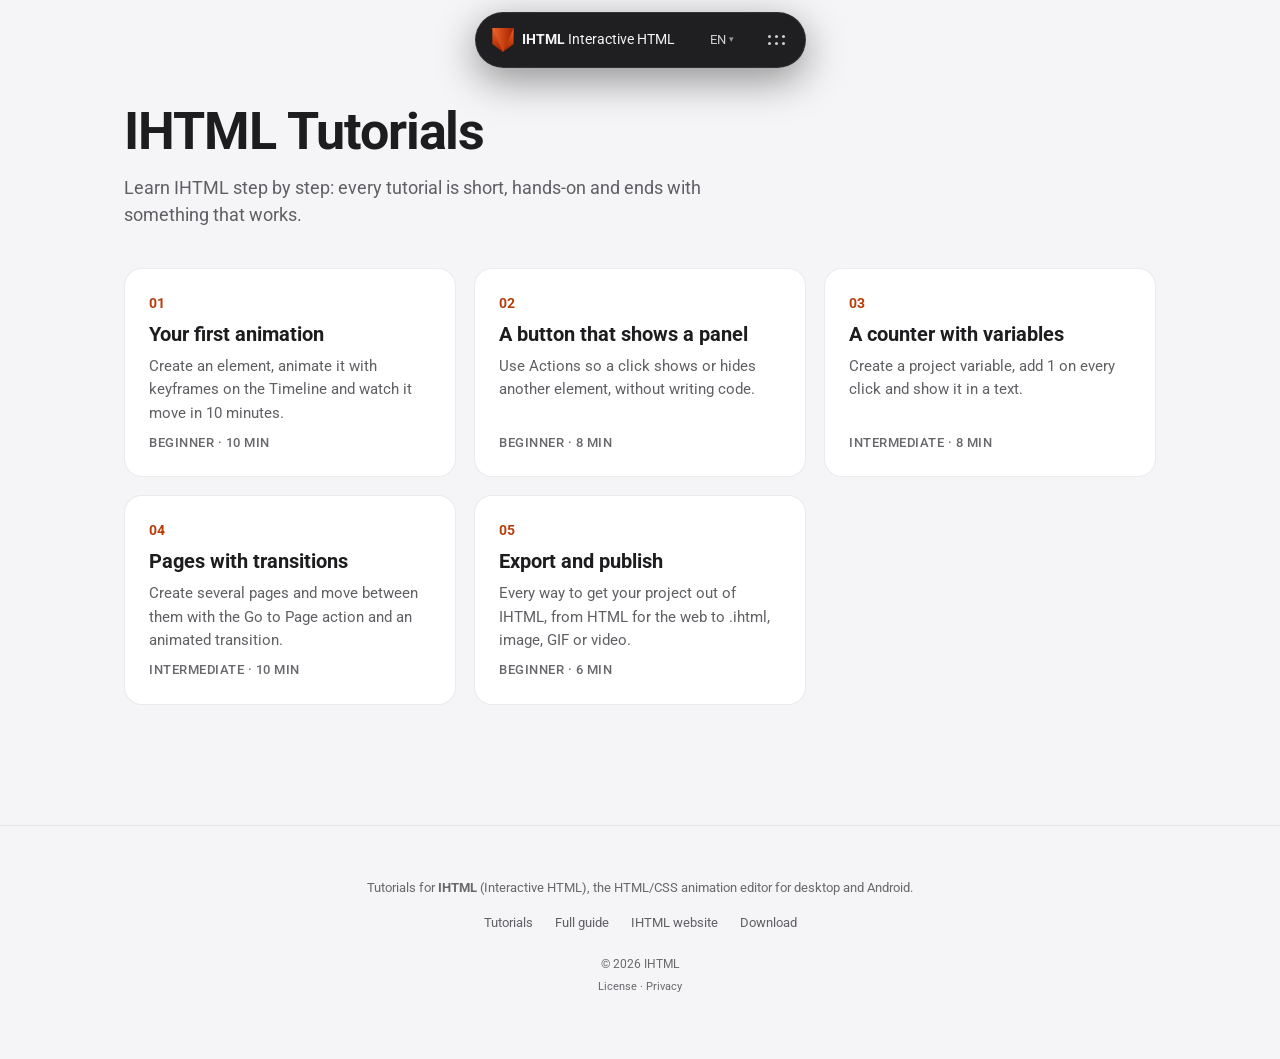
==== en/index.html @ 7f248a96 "Web de tutoriales de IHTML (es + en): 5 tutoriales iniciales Co-Authored-By: Claude Opus 5.5 <norepl" ====
<!doctype html>
<html lang="en">
  <head>
    <meta charset="UTF-8" />
    <meta name="viewport" content="width=device-width, initial-scale=1.0" />
    <title>IHTML Tutorials — learn to animate HTML without code</title>
    <meta name="description" content="Step-by-step IHTML (Interactive HTML) tutorials: keyframe animation, interactive buttons, variables, pages and exporting to HTML." />
    <meta name="robots" content="index, follow" />
    <link rel="canonical" href="https://ihtml.es/en/" />
    <link rel="alternate" hreflang="es" href="https://ihtml.es/" />
    <link rel="alternate" hreflang="en" href="https://ihtml.es/en/" />
    <link rel="alternate" hreflang="x-default" href="https://ihtml.es/" />
    <link rel="icon" type="image/svg+xml" href="../assets/favicon.svg" />
    <meta property="og:type" content="website" />
    <meta property="og:site_name" content="IHTML Tutorials" />
    <meta property="og:locale" content="en_US" />
    <meta property="og:title" content="IHTML Tutorials — learn to animate HTML without code" />
    <meta property="og:description" content="Step-by-step IHTML (Interactive HTML) tutorials: keyframe animation, interactive buttons, variables, pages and exporting to HTML." />
    <meta property="og:url" content="https://ihtml.es/en/" />
    <meta property="og:image" content="https://ihtml.eu/assets/og-image.png" />
    <meta name="twitter:card" content="summary_large_image" />
    <link rel="preconnect" href="https://fonts.googleapis.com" />
    <link rel="preconnect" href="https://fonts.gstatic.com" crossorigin />
    <link href="https://fonts.googleapis.com/css2?family=Roboto:wght@400;500;700&display=swap" rel="stylesheet" />
    <link rel="stylesheet" href="../assets/estilos.css" />
    <link rel="stylesheet" href="../assets/tutorial.css" />
    <script type="application/ld+json">
{
  "@context": "https://schema.org",
  "@type": "CollectionPage",
  "name": "IHTML Tutorials",
  "description": "Step-by-step IHTML (Interactive HTML) tutorials: keyframe animation, interactive buttons, variables, pages and exporting to HTML.",
  "inLanguage": "en",
  "url": "https://ihtml.es/en/",
  "hasPart": [
    {
      "@type": "HowTo",
      "name": "Your first animation",
      "url": "https://ihtml.es/en/first-animation.html"
    },
    {
      "@type": "HowTo",
      "name": "A button that shows a panel",
      "url": "https://ihtml.es/en/interactive-button.html"
    },
    {
      "@type": "HowTo",
      "name": "A counter with variables",
      "url": "https://ihtml.es/en/counter.html"
    },
    {
      "@type": "HowTo",
      "name": "Pages with transitions",
      "url": "https://ihtml.es/en/pages-transitions.html"
    },
    {
      "@type": "HowTo",
      "name": "Export and publish",
      "url": "https://ihtml.es/en/export-publish.html"
    }
  ]
}
    </script>
  </head>
  <body>
    <a class="skip-link" href="#contenido">Skip to content</a>
    <header class="island">
      <button class="island-dot" aria-label="Menu" aria-expanded="false"></button>
      <a class="brand" href="index.html">
        <svg viewBox="0 0 555 625" aria-hidden="true" focusable="false">
          <defs>
            <linearGradient id="logoGrad" x1="277" y1="0" x2="277" y2="625" gradientUnits="userSpaceOnUse">
              <stop stop-color="#f16529" />
              <stop offset="1" stop-color="#a12100" />
            </linearGradient>
            <linearGradient id="logoGradH" x1="0" y1="312" x2="555" y2="312" gradientUnits="userSpaceOnUse">
              <stop stop-color="#f16529" />
              <stop offset="1" stop-color="#a12100" />
            </linearGradient>
          </defs>
          <path fill="url(#logoGrad)" d="M0 0H554.15V416.48L277.07 624.08 0 416.48Z" />
          <path fill="url(#logoGradH)" d="M554.15 0 277.07 624.08 0 0Z" />
        </svg>
        <span class="logo-text"><b>IHTML</b>&nbsp;Interactive HTML</span>
      </a>
      <div class="island-menu-wrap">
        <nav class="island-menu">
          <a href="index.html" class="is-activo">Tutorials</a>
          <a href="https://ihtml.eu/guide.html">Full guide</a>
          <a href="https://ihtml.eu/">IHTML website</a>
          <a class="is-cta" href="https://ihtml.eu/downloads.html">Download</a>
        </nav>
      </div>
      <div class="lang-switch">
        <button class="lang-switch-btn" type="button" aria-label="Language: English" aria-haspopup="true" aria-expanded="false">
          EN<span class="lang-switch-caret" aria-hidden="true">▾</span>
        </button>
        <div class="lang-switch-menu">
          <a href="../index.html" lang="es">Español</a>
          <a href="#" class="is-activo" lang="en">English</a>
        </div>
      </div>
    </header>

    <div class="wrap">
      <main id="contenido" class="tutoriales">
        <h1>IHTML Tutorials</h1>
        <p class="intro">Learn IHTML step by step: every tutorial is short, hands-on and ends with something that works.</p>
        <div class="tuto-grid">
        <a class="tuto-card" href="first-animation.html">
          <span class="tuto-num">01</span>
          <h2>Your first animation</h2>
          <p>Create an element, animate it with keyframes on the Timeline and watch it move in 10 minutes.</p>
          <span class="tuto-meta">Beginner · 10 min</span>
        </a>
        <a class="tuto-card" href="interactive-button.html">
          <span class="tuto-num">02</span>
          <h2>A button that shows a panel</h2>
          <p>Use Actions so a click shows or hides another element, without writing code.</p>
          <span class="tuto-meta">Beginner · 8 min</span>
        </a>
        <a class="tuto-card" href="counter.html">
          <span class="tuto-num">03</span>
          <h2>A counter with variables</h2>
          <p>Create a project variable, add 1 on every click and show it in a text.</p>
          <span class="tuto-meta">Intermediate · 8 min</span>
        </a>
        <a class="tuto-card" href="pages-transitions.html">
          <span class="tuto-num">04</span>
          <h2>Pages with transitions</h2>
          <p>Create several pages and move between them with the Go to Page action and an animated transition.</p>
          <span class="tuto-meta">Intermediate · 10 min</span>
        </a>
        <a class="tuto-card" href="export-publish.html">
          <span class="tuto-num">05</span>
          <h2>Export and publish</h2>
          <p>Every way to get your project out of IHTML, from HTML for the web to .ihtml, image, GIF or video.</p>
          <span class="tuto-meta">Beginner · 6 min</span>
        </a>
        </div>
      </main>
    </div>

    <footer>
      <p>Tutorials for <b>IHTML</b> (Interactive HTML), the HTML/CSS animation editor for desktop and Android.</p>
      <div class="docs">
        <a href="index.html">Tutorials</a>
        <a href="https://ihtml.eu/guide.html">Full guide</a>
        <a href="https://ihtml.eu/">IHTML website</a>
        <a href="https://ihtml.eu/downloads.html">Download</a>
      </div>
      <p class="footer-credit">© 2026 IHTML</p>
      <p class="legal-links"><a href="https://ihtml.eu/license.html">License</a> · <a href="https://ihtml.eu/privacy.html">Privacy</a></p>
    </footer>

    <script>
      const isla = document.querySelector('.island');
      const islaBot = document.querySelector('.island-dot');
      if (isla && islaBot) {
        islaBot.addEventListener('click', () => {
          const abierto = isla.classList.toggle('is-abierto');
          islaBot.setAttribute('aria-expanded', abierto);
        });
        document.addEventListener('click', (e) => {
          if (isla.contains(e.target)) return;
          isla.classList.remove('is-abierto');
          islaBot.setAttribute('aria-expanded', 'false');
        });
      }
      document.querySelectorAll('.lang-switch').forEach((ls) => {
        const btn = ls.querySelector('.lang-switch-btn');
        btn.addEventListener('click', (e) => {
          e.stopPropagation();
          const open = ls.classList.toggle('is-abierto');
          btn.setAttribute('aria-expanded', open);
        });
      });
      document.addEventListener('click', (e) => {
        document.querySelectorAll('.lang-switch.is-abierto').forEach((ls) => {
          if (ls.contains(e.target)) return;
          ls.classList.remove('is-abierto');
          ls.querySelector('.lang-switch-btn').setAttribute('aria-expanded', 'false');
        });
      });
    </script>
  </body>
</html>
---- assets/estilos.css ----
/* ============================================================
   IHTML — sitio web · estética Apple (claro, aire, tipografía)
   ============================================================ */

:root {
  --bg: #f5f5f7;
  --bg-alt: #ffffff;
  --ink: #1d1d1f;
  --ink-2: #5f5f64;
  --ink-3: #68686d;
  --line: rgba(0, 0, 0, 0.08);
  --line-strong: rgba(0, 0, 0, 0.14);
  --accent: #f97316;
  /* Naranja para TEXTO sobre fondo claro (WCAG AA 4.5:1); --accent queda para fondos/bordes/logo. */
  --accent-text: #b93d0a;
  --accent-2: #fbbf24;
  --grad: linear-gradient(120deg, #f97316, #fbbf24);
  --dark: #000000;
  --dark-card: #161617;
  --font: Roboto, -apple-system, BlinkMacSystemFont, 'Segoe UI', Arial, sans-serif;
  --mono: ui-monospace, 'SF Mono', 'Cascadia Mono', Consolas, Menlo, monospace;
  --radius: 18px;
}

* {
  box-sizing: border-box;
}

html {
  scroll-behavior: smooth;
}

body {
  margin: 0;
  background: var(--bg);
  color: var(--ink);
  font-family: var(--font);
  font-size: 17px;
  line-height: 1.5;
  -webkit-font-smoothing: antialiased;
  text-rendering: optimizeLegibility;
}

::selection {
  background: rgba(249, 115, 22, 0.22);
}

a {
  color: inherit;
}

.container {
  max-width: 1080px;
  margin: 0 auto;
  padding: 0 24px;
}

/* ---------- Navegación: Dynamic Island (estilo Apple) ---------- */

.island {
  position: fixed;
  top: 12px;
  /* Centrada con left/right + margin auto (NO left:50% + translateX): con
     left:50% el navegador le da solo media pantalla de ancho disponible y
     el menu abierto se cortaba ("Pre...", sin "Suscribirme") aun en 1280px. */
  left: 12px;
  right: 12px;
  margin-inline: auto;
  width: fit-content;
  z-index: 100;
  display: flex;
  align-items: center;
  gap: 12px;
  max-width: calc(100vw - 24px);
  padding: 10px 16px;
  border-radius: 999px;
  background: rgba(20, 20, 23, 0.95);
  -webkit-backdrop-filter: blur(26px) saturate(180%);
  backdrop-filter: blur(26px) saturate(180%);
  border: 1px solid rgba(255, 255, 255, 0.09);
  box-shadow: 0 12px 40px rgba(0, 0, 0, 0.42);
  color: #f5f5f7;
}

/* Botón que abre/cierra el menú en touch (sin :hover) — antes era un
   punto naranja pulsante, después 2 líneas. Ahora: grilla de 6 puntos
   (icono "más opciones"), a la derecha del todo (order al final del
   flex del .island) y con más espacio de respiro alrededor. La caja
   entera es el área de clic real — los puntos son solo el dibujo. */
.island-dot {
  order: 10;
  position: relative;
  flex: none;
  width: 26px;
  height: 20px;
  margin-left: 6px;
  padding: 0;
  border: none;
  background: transparent;
  cursor: pointer;
}

.island-dot::before {
  content: '';
  position: absolute;
  top: 5px;
  left: 5px;
  width: 3px;
  height: 3px;
  border-radius: 50%;
  background: rgba(245, 245, 247, 0.82);
  box-shadow:
    7px 0 0 rgba(245, 245, 247, 0.82),
    14px 0 0 rgba(245, 245, 247, 0.82),
    0 7px 0 rgba(245, 245, 247, 0.82),
    7px 7px 0 rgba(245, 245, 247, 0.82),
    14px 7px 0 rgba(245, 245, 247, 0.82);
}

.island .brand {
  display: flex;
  align-items: center;
  gap: 8px;
  text-decoration: none;
  color: #f5f5f7;
}

.island .brand svg {
  width: 22px;
  height: 24px;
  display: block;
}

.island .logo-text {
  font-size: 14px;
  color: #f5f5f7;
  /* "IHTML Interactive HTML" siempre en UNA linea (antes "HTML" caia abajo). */
  white-space: nowrap;
}

.island .brand {
  flex: none;
}

.island-menu-wrap {
  display: grid;
  grid-template-columns: 0fr;
  opacity: 0;
  pointer-events: none;
  transition:
    grid-template-columns 0.55s cubic-bezier(0.32, 0.72, 0, 1),
    opacity 0.3s ease;
}

.island.is-abierto .island-menu-wrap {
  grid-template-columns: 1fr;
  opacity: 1;
  pointer-events: auto;
}

.island-menu {
  overflow: hidden;
  white-space: nowrap;
  display: flex;
  align-items: center;
  gap: 2px;
}

.island-menu a {
  font-size: 13px;
  color: rgba(245, 245, 247, 0.82);
  text-decoration: none;
  padding: 7px 11px;
  border-radius: 999px;
  opacity: 0;
  transform: translateX(-10px);
  transition:
    opacity 0.35s ease,
    transform 0.5s cubic-bezier(0.32, 0.72, 0, 1),
    color 0.2s ease,
    background 0.2s ease;
}

.island.is-abierto .island-menu a {
  opacity: 1;
  transform: none;
}

.island.is-abierto .island-menu a:nth-child(1) {
  transition-delay: 0.04s;
}
.island.is-abierto .island-menu a:nth-child(2) {
  transition-delay: 0.09s;
}
.island.is-abierto .island-menu a:nth-child(3) {
  transition-delay: 0.14s;
}
.island.is-abierto .island-menu a:nth-child(4) {
  transition-delay: 0.19s;
}
.island.is-abierto .island-menu a:nth-child(5) {
  transition-delay: 0.24s;
}
.island.is-abierto .island-menu a:nth-child(6) {
  transition-delay: 0.29s;
}
.island.is-abierto .island-menu a:nth-child(7) {
  transition-delay: 0.34s;
}

.island-menu a:hover {
  color: #fff;
  background: rgba(255, 255, 255, 0.1);
}

.island-menu a.is-activo {
  color: #fbbf24;
}

.island-menu a.is-cta {
  background: var(--accent);
  color: #fff;
  font-weight: 500;
}

.island-menu a.is-cta:hover {
  background: #fb923c;
}

@media (hover: hover) {
  .island:hover .island-menu-wrap {
    grid-template-columns: 1fr;
    opacity: 1;
    pointer-events: auto;
    visibility: visible;
  }
  .island:hover .island-menu a {
    opacity: 1;
    transform: none;
  }
}

/* ---------- Hero ---------- */

.hero {
  padding: 160px 24px 0;
  text-align: center;
}

.hero h1 {
  font-size: clamp(44px, 7vw, 82px);
  font-weight: 700;
  letter-spacing: -0.035em;
  line-height: 1.03;
  margin: 20px auto 18px;
  max-width: 950px;
}

.grad {
  /* Degradado del titulo: >= 3:1 sobre el fondo claro en todo el recorrido
     (WCAG 1.4.3, texto grande). El de --grad (naranja->amarillo) bajaba a 1.5:1. */
  background: linear-gradient(120deg, #ea580c, #c2410c);
  -webkit-background-clip: text;
  background-clip: text;
  color: transparent;
}

.hero .tagline {
  font-size: clamp(17px, 2vw, 21px);
  line-height: 1.55;
  color: var(--ink-2);
  max-width: 660px;
  margin: 0 auto;
}

.ctas {
  display: flex;
  flex-wrap: wrap;
  gap: 12px;
  justify-content: center;
  margin-top: 30px;
}

/* ---------- Botones (píldoras estilo Apple) ---------- */

.btn {
  display: inline-flex;
  align-items: center;
  gap: 6px;
  border-radius: 980px;
  padding: 12px 24px;
  font-size: 15px;
  font-weight: 500;
  text-decoration: none;
  transition:
    transform 0.2s ease,
    background 0.2s ease,
    box-shadow 0.2s ease,
    opacity 0.2s ease;
}

.btn.primario {
  background: var(--ink);
  color: #fff;
}

.btn.primario:hover {
  background: #000;
  transform: scale(1.03);
}

.btn:not(.primario) {
  background: #fff;
  color: var(--ink);
  border: 1px solid var(--line-strong);
}

.btn:not(.primario):hover {
  background: #fafafa;
  transform: scale(1.03);
}

/* ---------- Ventana con captura de pantalla ---------- */

.mock {
  max-width: 1040px;
  margin: 60px auto 0;
  border-radius: 20px;
  border: 1px solid var(--line-strong);
  background: #fff;
  box-shadow: 0 40px 100px rgba(0, 0, 0, 0.16);
  overflow: hidden;
  text-align: left;
}

.mock > img {
  display: block;
  width: 100%;
  height: auto;
}

.mock-bar {
  display: flex;
  align-items: center;
  gap: 8px;
  padding: 11px 16px;
  border-bottom: 1px solid var(--line);
  background: #fafafa;
}

.dot {
  width: 11px;
  height: 11px;
  border-radius: 50%;
}
.dot.r {
  background: #ff5f57;
}
.dot.y {
  background: #febc2e;
}
.dot.g {
  background: #28c840;
}

.mock-url {
  margin-left: 10px;
  font-size: 12.5px;
  color: var(--ink-3);
  background: #f0f0f2;
  border: 1px solid var(--line);
  border-radius: 7px;
  padding: 3px 12px;
  font-family: var(--mono);
}

/* ---------- Galería de capturas ---------- */

.galeria {
  display: grid;
  gap: 22px;
  max-width: 1000px;
  margin: 44px auto 0;
}

.galeria.dos {
  grid-template-columns: 1fr 1fr;
}

.shot {
  margin: 0;
  border: 1px solid var(--line);
  border-radius: var(--radius);
  overflow: hidden;
  background: #fff;
  text-align: left;
}

.shot img {
  display: block;
  width: 100%;
  height: auto;
  border-bottom: 1px solid var(--line);
}

.shot figcaption {
  padding: 14px 18px 16px;
  font-size: 14px;
  line-height: 1.55;
  color: var(--ink-2);
}

.shot figcaption b {
  color: var(--ink);
  font-weight: 600;
}

.shot.ancha {
  grid-column: 1 / -1;
}

.dark .shot {
  background: var(--dark-card);
  border-color: rgba(255, 255, 255, 0.1);
}
.dark .shot img {
  border-bottom-color: rgba(255, 255, 255, 0.1);
}
.dark .shot figcaption {
  color: #a1a1a6;
}
.dark .shot figcaption b {
  color: #f5f5f7;
}

@media (max-width: 760px) {
  .galeria.dos {
    grid-template-columns: 1fr;
  }
}

/* ---------- Secciones ---------- */

section {
  padding: 110px 24px;
}
section#empezar,
section#guia {
  background: #fff;
}

.kicker {
  font-size: 14px;
  font-weight: 600;
  letter-spacing: 0.1em;
  text-transform: uppercase;
  color: var(--accent-text);
  margin: 0;
}

section h2,
.h-seccion {
  font-size: clamp(30px, 4.5vw, 46px);
  font-weight: 700;
  letter-spacing: -0.025em;
  line-height: 1.08;
  margin: 10px 0 0;
}

.sub {
  font-size: 19px;
  color: var(--ink-2);
  margin: 14px auto 44px;
  max-width: 620px;
}

.centrado {
  text-align: center;
}
.centrado .sub {
  margin-left: auto;
  margin-right: auto;
}

/* ---------- Grid de tarjetas ---------- */

.grid {
  display: grid;
  grid-template-columns: repeat(3, 1fr);
  gap: 16px;
}

.card {
  background: #fff;
  border: 1px solid var(--line);
  border-radius: var(--radius);
  padding: 30px 28px;
  transition:
    transform 0.35s cubic-bezier(0.2, 0.8, 0.2, 1),
    box-shadow 0.35s ease;
}

.card:hover {
  transform: translateY(-4px);
  box-shadow: 0 20px 45px rgba(0, 0, 0, 0.09);
}

.icono {
  flex: none;
  width: 44px;
  height: 44px;
  border-radius: 13px;
  background: var(--grad);
  color: #fff;
  display: flex;
  align-items: center;
  justify-content: center;
  box-shadow: 0 8px 20px rgba(249, 115, 22, 0.3);
}

.card h3 {
  display: flex;
  align-items: center;
  gap: 14px;
  font-size: 18px;
  font-weight: 650;
  letter-spacing: -0.014em;
  margin: 0 0 8px;
}

.card p {
  font-size: 15px;
  line-height: 1.6;
  color: var(--ink-2);
  margin: 0;
}

.card code,
.card a {
  color: var(--accent-text);
}

/* ---------- Sección oscura (estilo productos Apple) ---------- */

.dark {
  background: #000;
  color: #f5f5f7;
}

.dark .kicker {
  color: var(--accent-2);
}

.dark h2 {
  color: #f5f5f7;
}

.dark .sub {
  color: #a1a1a6;
}

.dark .card code,
.dark .card a {
  color: var(--accent);
}

.dark .card {
  background: var(--dark-card);
  border-color: rgba(255, 255, 255, 0.1);
}

.dark .card:hover {
  box-shadow: 0 24px 50px rgba(0, 0, 0, 0.7);
}

.dark .card p {
  color: #a1a1a6;
}

.enlace-after {
  display: inline-flex;
  align-items: center;
  gap: 5px;
  margin-top: 16px;
  font-size: 15px;
  font-weight: 500;
  color: #f5f5f7;
  text-decoration: none;
}

.enlace-after:hover {
  text-decoration: underline;
  text-underline-offset: 4px;
}

/* Ajuste: bloques de código/tablas se alinean a la izquierda
   aunque la sección esté centrada */
section.centrado pre,
section.centrado .tabla-wrap {
  text-align: left;
  margin-left: auto;
  margin-right: auto;
}

/* ---------- Pasos numerados ---------- */

.pasos {
  counter-reset: paso;
  list-style: none;
  margin: 0;
  padding: 0;
}

.pasos li {
  counter-increment: paso;
  position: relative;
  padding: 0 0 18px 56px;
  font-size: 15.5px;
  line-height: 1.6;
  color: var(--ink-2);
}

.pasos li::before {
  content: counter(paso, decimal-leading-zero);
  position: absolute;
  left: 0;
  top: 0;
  width: 38px;
  height: 38px;
  border-radius: 50%;
  background: #fff;
  border: 1px solid var(--line-strong);
  color: var(--accent-text);
  font-weight: 650;
  font-size: 14px;
  display: flex;
  align-items: center;
  justify-content: center;
}

.pasos b {
  color: var(--ink);
}

/* ---------- Código, tablas ---------- */

pre {
  margin: 22px 0;
  padding: 18px 22px;
  background: #f5f5f7;
  border: 1px solid var(--line);
  border-radius: 14px;
  font-family: var(--mono);
  font-size: 14px;
  line-height: 1.65;
  overflow: auto;
  color: var(--ink);
}

code {
  font-family: var(--mono);
  font-size: 0.875em;
  background: rgba(0, 0, 0, 0.055);
  border-radius: 6px;
  padding: 2px 6px;
}

.cm {
  color: var(--ink-3);
}

.tabla-wrap {
  background: #fff;
  border: 1px solid var(--line);
  border-radius: 16px;
  overflow: hidden;
  margin: 22px 0;
}

.tabla-wrap table {
  width: 100%;
  border-collapse: collapse;
  font-size: 14.5px;
}

.tabla-wrap th {
  text-align: left;
  font-size: 12px;
  font-weight: 600;
  text-transform: uppercase;
  letter-spacing: 0.07em;
  color: var(--ink-3);
  padding: 12px 18px;
  background: #fafafa;
  border-bottom: 1px solid var(--line);
}

.tabla-wrap td {
  padding: 13px 18px;
  border-top: 1px solid var(--line);
  color: var(--ink-2);
  line-height: 1.55;
  vertical-align: top;
}

.tabla-wrap td code {
  color: var(--ink);
}
.tabla-wrap tr:hover td {
  background: #fafafa;
}

/* ---------- Guía de usuario (layout con TOC) ---------- */

.layout-guia {
  display: flex;
  gap: 56px;
  max-width: 1080px;
  margin: 0 auto;
  padding: 104px 24px 120px;
}

.toc {
  flex: none;
  width: 232px;
  position: sticky;
  top: 88px;
  align-self: flex-start;
  max-height: calc(100vh - 120px);
  overflow: auto;
  padding-right: 8px;
}

.toc .titulo {
  font-size: 13px;
  font-weight: 650;
  letter-spacing: 0.05em;
  text-transform: uppercase;
  color: var(--ink-3);
  margin: 0 0 12px;
}

.toc ul {
  list-style: none;
  margin: 0;
  padding: 0;
}

.toc li {
  margin: 1px 0;
}

.toc a {
  display: block;
  font-size: 13.5px;
  color: var(--ink-2);
  text-decoration: none;
  padding: 5px 10px;
  border-radius: 9px;
  line-height: 1.35;
  transition:
    color 0.15s ease,
    background 0.15s ease;
}

.toc a:hover {
  color: var(--ink);
  background: rgba(0, 0, 0, 0.045);
}

.toc li li a {
  padding-left: 24px;
  font-size: 12.5px;
  color: var(--ink-3);
}

.toc li li a:hover {
  color: var(--ink);
}

main.guia {
  flex: 1;
  min-width: 0;
}

.guia h1 {
  font-size: clamp(34px, 5vw, 52px);
  font-weight: 700;
  letter-spacing: -0.028em;
  line-height: 1.06;
  margin: 6px 0 16px;
}

.guia .intro {
  font-size: 17px;
  color: var(--ink-2);
  line-height: 1.6;
}

.guia h2 {
  font-size: clamp(26px, 3.4vw, 36px);
  font-weight: 700;
  letter-spacing: -0.022em;
  margin: 72px 0 14px;
  padding-top: 72px;
  border-top: 1px solid var(--line);
}

.guia h2:first-of-type {
  margin-top: 56px;
}

.guia h3 {
  font-size: 22px;
  font-weight: 650;
  letter-spacing: -0.015em;
  margin: 44px 0 10px;
}

.guia h4 {
  font-size: 17px;
  font-weight: 650;
  margin: 36px 0 8px;
}

.guia p {
  font-size: 15.5px;
  line-height: 1.7;
  color: #3a3a3c;
  margin: 10px 0;
}

.guia b {
  color: var(--ink);
}

.guia ul,
.guia ol {
  color: #3a3a3c;
  font-size: 15.5px;
  line-height: 1.7;
}

.guia li {
  margin: 5px 0;
}

.guia a {
  color: var(--ink);
  text-decoration: underline;
  text-decoration-color: rgba(249, 115, 22, 0.45);
  text-underline-offset: 3px;
  transition: text-decoration-color 0.15s ease;
}

.guia a:hover {
  text-decoration-color: var(--accent);
}

.guia pre {
  margin: 18px 0;
  background: #f5f5f7;
  border: 1px solid var(--line);
  border-radius: 14px;
  padding: 16px 20px;
  font-size: 13px;
}

.guia .nota {
  background: #fff7ed;
  border: 1px solid #ffedd5;
  border-radius: 14px;
  padding: 15px 20px;
  margin: 22px 0;
  font-size: 14.5px;
  line-height: 1.6;
  color: #7c2d12;
}

.guia .nota code {
  background: rgba(249, 115, 22, 0.12);
  color: #7c2d12;
}

.guia .pasos li {
  color: #3a3a3c;
  font-size: 15.5px;
}

.guia .tabla-wrap {
  margin: 18px 0;
}

.guia .tabla-wrap:first-of-type {
  margin-top: 0;
}

/* ---------- Plataformas (app local) ---------- */

.plataformas {
  display: grid;
  grid-template-columns: repeat(4, 1fr);
  gap: 16px;
  max-width: 820px;
  margin: 0 auto;
}

.plataforma {
  background: #fff;
  border: 1px solid var(--line);
  border-radius: 22px;
  padding: 26px 18px 22px;
  text-align: center;
}

.plataforma svg {
  width: 30px;
  height: 30px;
  color: var(--ink);
}

.plataforma b {
  display: block;
  font-size: 14.5px;
  margin-top: 10px;
}

.plataforma small {
  display: block;
  font-size: 12px;
  color: var(--ink-3);
  margin-top: 2px;
}

.plataforma .btn {
  margin-top: 14px;
  padding: 8px 18px;
  font-size: 13px;
}

.plataforma .dl-mirror {
  display: block;
  margin-top: 10px;
  font-size: 12px;
  color: var(--ink-3);
  text-decoration: underline;
  text-underline-offset: 2px;
}
.plataforma .dl-mirror[hidden] {
  display: none;
}
.plataforma .dl-mirror:hover {
  color: var(--accent-text);
}

.plataforma.es-tuyo {
  border-color: var(--accent);
  box-shadow: 0 12px 34px rgba(249, 115, 22, 0.16);
}

.plataforma.es-tuyo .btn {
  background: var(--ink);
  color: #fff;
  border-color: transparent;
}

.dl-nota {
  font-size: 13px;
  color: var(--ink-3);
  margin: 22px auto 0;
  max-width: 620px;
}

/* ---------- Capturas dentro de la guía ---------- */

.guia figure.captura {
  margin: 22px 0;
  border: 1px solid var(--line);
  border-radius: 14px;
  overflow: hidden;
  background: #fff;
}

.guia figure.captura img {
  display: block;
  width: 100%;
  height: auto;
}

.guia figure.captura figcaption {
  padding: 11px 16px 13px;
  font-size: 13px;
  color: var(--ink-3);
  border-top: 1px solid var(--line);
}

/* ---------- Precio ---------- */

.precios {
  display: grid;
  grid-template-columns: repeat(auto-fit, minmax(250px, 1fr));
  gap: 18px;
  max-width: 720px;
  margin: 0 auto;
  text-align: left;
}

.precio-card {
  background: #fff;
  border: 1px solid var(--line);
  border-radius: 26px;
  padding: 30px 28px;
}

.precio-card.es-destacada {
  background: #000;
  color: #f5f5f7;
  border-color: #000;
  box-shadow: 0 24px 60px rgba(0, 0, 0, 0.28);
}

.precio-nombre {
  font-size: 13px;
  font-weight: 600;
  letter-spacing: 0.06em;
  text-transform: uppercase;
  margin: 0;
}

.precio-card.es-destacada .precio-nombre {
  color: var(--accent-2);
}

.precio-valor {
  font-size: clamp(40px, 5.5vw, 56px);
  font-weight: 700;
  letter-spacing: -0.03em;
  line-height: 1.05;
  margin: 10px 0 2px;
}

.precio-valor small {
  font-size: 17px;
  font-weight: 500;
  color: var(--ink-2);
  letter-spacing: 0;
}

.precio-card.es-destacada .precio-valor small {
  color: #a1a1a6;
}

.precio-card ul {
  list-style: none;
  margin: 16px 0 20px;
  padding: 0;
}

.precio-card li {
  position: relative;
  padding: 5px 0 5px 24px;
  font-size: 14px;
  color: var(--ink-2);
}

.precio-card.es-destacada li {
  color: #d2d2d7;
}

.precio-card li::before {
  content: '\2713';
  position: absolute;
  left: 0;
  color: var(--accent-text);
  font-weight: 700;
}

.precio-card.es-destacada li::before {
  color: var(--accent-2);
}

.precio-nota {
  font-size: 12.5px;
  color: var(--ink-3);
  margin: 14px 0 0;
}

/* ---------- Footer ---------- */

footer {
  border-top: 1px solid var(--line);
  padding: 52px 24px 64px;
  text-align: center;
  font-size: 13px;
  color: var(--ink-3);
}

footer p {
  margin: 0;
}

footer .legal-links {
  margin-top: 6px;
  font-size: 11px;
  color: var(--ink-3);
}
footer .legal-links a {
  color: inherit;
  text-decoration: none;
}
footer .legal-links a:hover {
  text-decoration: underline;
}

footer .footer-credit {
  margin-top: 22px;
  font-size: 12px;
  color: var(--ink-3);
}

footer .docs {
  display: flex;
  flex-wrap: wrap;
  gap: 22px;
  justify-content: center;
  margin-top: 16px;
}

footer .docs a {
  color: var(--ink-2);
  text-decoration: none;
  transition: color 0.2s ease;
}

footer .docs a:hover {
  color: var(--ink);
  text-decoration: underline;
  text-underline-offset: 4px;
}

/* ---------- Roadmap ---------- */

.ruta {
  list-style: none;
  margin: 34px auto 0;
  padding: 0;
  max-width: 680px;
  display: grid;
  gap: 12px;
  text-align: left;
}

.ruta li {
  border: 1px solid var(--line);
  border-radius: 16px;
  padding: 16px 18px;
  background: #fff;
  display: grid;
  gap: 5px;
  transition:
    border-color 0.2s ease,
    transform 0.2s ease;
}

.ruta li:hover {
  border-color: var(--accent);
  transform: translateY(-2px);
}

.ruta b {
  font-size: 15px;
  color: var(--ink);
}

.ruta span {
  font-size: 13.5px;
  color: var(--ink-2);
  line-height: 1.55;
}

.tag-hecho {
  display: inline-block;
  margin-left: 8px;
  padding: 2px 9px;
  border-radius: 980px;
  background: var(--grad);
  color: #fff;
  font-size: 11px;
  font-weight: 600;
  letter-spacing: 0.02em;
  vertical-align: middle;
}

/* ---------- Foro (antes redes sociales) ---------- */

.social-g {
  display: flex;
  flex-wrap: wrap;
  gap: 10px;
  justify-content: center;
  margin-top: 28px;
}

.social-g .btn {
  display: inline-flex;
  align-items: center;
  gap: 8px;
}

.social-g svg {
  width: 16px;
  height: 16px;
}

footer .social {
  display: flex;
  gap: 14px;
  justify-content: center;
  margin-top: 18px;
}

footer .social a {
  display: inline-flex;
  align-items: center;
  gap: 8px;
  height: 34px;
  padding: 0 14px;
  border-radius: 999px;
  text-decoration: none;
  font-weight: 500;
  border: 1px solid var(--line);
  color: var(--ink-2);
  transition:
    color 0.2s ease,
    background 0.2s ease,
    border-color 0.2s ease;
}

footer .social a:hover {
  color: #fff;
  background: var(--ink);
  border-color: var(--ink);
}

footer .social svg {
  width: 16px;
  height: 16px;
}

/* ---------- Animación de aparición ---------- */

.reveal {
  opacity: 0;
  transform: translateY(26px);
  transition:
    opacity 0.9s cubic-bezier(0.16, 1, 0.3, 1),
    transform 0.9s cubic-bezier(0.16, 1, 0.3, 1);
}

.reveal.visible {
  opacity: 1;
  transform: none;
}

/* ---------- Responsive ---------- */

@media (max-width: 900px) {
  .grid {
    grid-template-columns: repeat(2, 1fr);
  }
  .layout-guia {
    flex-direction: column;
    gap: 32px;
  }
  .toc {
    position: static;
    width: 100%;
    max-height: none;
  }
}

@media (max-width: 640px) {
  .hero {
    padding-top: 130px;
  }
  section {
    padding: 72px 20px;
  }
  .grid {
    grid-template-columns: 1fr;
  }
  .plataformas {
    grid-template-columns: repeat(2, 1fr);
  }
  .precios {
    grid-template-columns: 1fr;
  }
  .layout-guia {
    padding-top: 32px;
  }
  .guia h2 {
    margin-top: 52px;
    padding-top: 52px;
  }
}

/* ---------- Preguntas frecuentes (FAQ / AEO) ---------- */

.faq {
  max-width: 760px;
  margin: 28px auto 0;
  text-align: left;
}

.faq details {
  background: var(--bg-alt);
  border: 1px solid var(--line);
  border-radius: 14px;
  padding: 16px 20px;
  margin-bottom: 12px;
  transition: border-color 0.2s ease;
}

.faq details[open] {
  border-color: var(--line-strong);
}

.faq summary {
  cursor: pointer;
  font-weight: 500;
  font-size: 17px;
  list-style: none;
  display: flex;
  justify-content: space-between;
  align-items: center;
  gap: 12px;
}

.faq summary::-webkit-details-marker {
  display: none;
}

.faq summary::after {
  content: '+';
  font-size: 20px;
  line-height: 1;
  color: var(--accent-text);
  transition: transform 0.2s ease;
}

.faq details[open] summary::after {
  transform: rotate(45deg);
}

.faq details p {
  margin: 12px 0 0;
  color: var(--ink-2);
}

@media (prefers-color-scheme: dark) {
  .faq details {
    background: var(--dark-card);
    border-color: rgba(255, 255, 255, 0.1);
  }
  .faq details[open] {
    border-color: rgba(255, 255, 255, 0.2);
  }
  .faq details p {
    color: #a1a1a6;
  }
}

/* ============================================================
   Más vida: hover de tarjetas con más carácter, aparición en
   cascada y precio destacado que respira.
   ============================================================ */

/* --- Tarjetas de características: hover con más carácter --- */
.card:hover {
  transform: translateY(-6px);
  box-shadow: 0 24px 50px rgba(0, 0, 0, 0.12);
}

.card .icono {
  transition:
    transform 0.45s cubic-bezier(0.34, 1.56, 0.64, 1),
    box-shadow 0.35s ease;
}

.card:hover .icono {
  transform: scale(1.12) rotate(-8deg);
  box-shadow: 0 14px 30px rgba(249, 115, 22, 0.45);
}

/* --- Aparición en cascada de las tarjetas dentro de una sección --- */
.reveal .card {
  opacity: 0;
  transform: translateY(18px);
  transition:
    opacity 0.6s ease,
    transform 0.6s cubic-bezier(0.16, 1, 0.3, 1);
}

.reveal.visible .card {
  opacity: 1;
  transform: none;
}

.reveal.visible .card:nth-child(1) {
  transition-delay: 0.04s;
}
.reveal.visible .card:nth-child(2) {
  transition-delay: 0.08s;
}
.reveal.visible .card:nth-child(3) {
  transition-delay: 0.12s;
}
.reveal.visible .card:nth-child(4) {
  transition-delay: 0.16s;
}
.reveal.visible .card:nth-child(5) {
  transition-delay: 0.2s;
}
.reveal.visible .card:nth-child(6) {
  transition-delay: 0.24s;
}
.reveal.visible .card:nth-child(7) {
  transition-delay: 0.28s;
}
.reveal.visible .card:nth-child(8) {
  transition-delay: 0.32s;
}
.reveal.visible .card:nth-child(9) {
  transition-delay: 0.36s;
}
.reveal.visible .card:nth-child(10) {
  transition-delay: 0.4s;
}
.reveal.visible .card:nth-child(11) {
  transition-delay: 0.44s;
}
.reveal.visible .card:nth-child(12) {
  transition-delay: 0.48s;
}

/* --- Precio destacado: brillo sutil que respira, sin ser molesto --- */
.precio-card.es-destacada {
  animation: precioRespira 3.4s ease-in-out infinite;
}

@keyframes precioRespira {
  0%,
  100% {
    box-shadow: 0 24px 60px rgba(0, 0, 0, 0.28);
  }
  50% {
    box-shadow:
      0 24px 60px rgba(0, 0, 0, 0.28),
      0 0 34px rgba(249, 115, 22, 0.38);
  }
}

/* Nadie que pidió menos movimiento en su sistema operativo debería
   recibir loops infinitos — se cortan a un estado fijo (la transición
   de hover/scroll sigue andando, es puntual, no un loop). */
@media (prefers-reduced-motion: reduce) {
  .precio-card.es-destacada {
    animation: none;
  }
}

/* ---------- Selector de idioma (dropdown, 8 idiomas) ---------- */
/* Siempre visible, afuera del <nav> colapsable (que tiene overflow:hidden
   para su animacion) — si quedara adentro, el dropdown se corta. Mismo
   truco que .island-dot: order alto en el flex de .island para que caiga
   justo antes del boton de menu, sin importar donde este en el DOM. */
.lang-switch {
  position: relative;
  flex: none;
  order: 9;
}

.lang-switch-btn {
  display: inline-flex;
  align-items: center;
  gap: 3px;
  background: transparent;
  border: none;
  color: rgba(245, 245, 247, 0.82);
  font: inherit;
  font-size: 13px;
  padding: 7px 11px;
  border-radius: 999px;
  cursor: pointer;
  transition:
    color 0.2s ease,
    background 0.2s ease;
}

.lang-switch-btn:hover {
  color: #fff;
  background: rgba(255, 255, 255, 0.1);
}

.lang-switch-caret {
  font-size: 9px;
  opacity: 0.7;
}

.lang-switch-menu {
  position: absolute;
  top: calc(100% + 8px);
  right: 0;
  z-index: 20;
  display: none;
  flex-direction: column;
  gap: 1px;
  min-width: 150px;
  padding: 6px;
  border-radius: 14px;
  background: rgba(20, 20, 23, 0.97);
  -webkit-backdrop-filter: blur(20px) saturate(180%);
  backdrop-filter: blur(20px) saturate(180%);
  border: 1px solid rgba(255, 255, 255, 0.09);
  box-shadow: 0 16px 36px rgba(0, 0, 0, 0.4);
}

.lang-switch.is-abierto .lang-switch-menu {
  display: flex;
}

.lang-switch-menu a {
  padding: 7px 11px;
  border-radius: 9px;
  font-size: 13px;
  color: rgba(245, 245, 247, 0.82);
  text-decoration: none;
  white-space: nowrap;
}

.lang-switch-menu a:hover {
  color: #fff;
  background: rgba(255, 255, 255, 0.1);
}

.lang-switch-menu a.is-activo {
  color: #fbbf24;
}

/* Paginas legales (licencia / privacidad): mismo estilo que la guia, mas compacto. */
.layout-legal {
  max-width: 820px;
}
.guia.legal h2 {
  font-size: clamp(20px, 2.6vw, 26px);
  margin: 40px 0 10px;
  padding-top: 28px;
}
.guia.legal h2:first-of-type {
  margin-top: 32px;
}
.guia.legal h1 + p {
  color: var(--ink-3);
  font-size: 14px;
}
.guia.legal code {
  background: #f5f5f7;
  border-radius: 6px;
  padding: 1px 6px;
  font-size: 0.92em;
}
@media (max-width: 600px) {
  .layout-legal {
    padding-top: 124px;
  }
}

.guia.legal .legal-owner {
  margin-top: 56px;
  padding-top: 16px;
  border-top: 1px solid var(--line);
  font-size: 11.5px;
  line-height: 1.6;
  color: var(--ink-3);
}
.guia.legal .legal-owner a {
  color: inherit;
}

/* ---------- Accesibilidad ---------- */
.skip-link {
  position: absolute;
  left: 16px;
  top: -60px;
  z-index: 1000;
  padding: 10px 16px;
  border-radius: 10px;
  background: var(--ink);
  color: #fff;
  font-weight: 600;
  text-decoration: none;
}
.skip-link:focus {
  top: 16px;
}
:focus-visible {
  outline: 3px solid var(--accent-text);
  outline-offset: 2px;
}
.dark :focus-visible,
.island :focus-visible,
footer .social :focus-visible {
  outline-color: #fbbf24;
}

/* Reflujo a 320 px (WCAG 1.4.10): nada obliga a scroll horizontal. */
.grid > *,
.card {
  min-width: 0;
}
.card,
.guia p,
.guia li,
.guia td,
.faq p {
  overflow-wrap: anywhere;
}
.guia pre,
.guia .tabla-wrap {
  max-width: 100%;
  overflow-x: auto;
}
@media (max-width: 380px) {
  .hero h1 {
    font-size: 38px;
  }
  .hero h1 .grad {
    display: inline-block;
  }
}
/* Menu de la isla cerrado: fuera del orden de Tab (antes se podia enfocar
   enlaces invisibles con opacity 0). Abierto (boton Menu), con el raton
   encima o con el foco dentro: visible. */
.island-menu-wrap {
  visibility: hidden;
}
.island.is-abierto .island-menu-wrap,
.island:focus-within .island-menu-wrap {
  visibility: visible;
}
.island:focus-within .island-menu-wrap {
  grid-template-columns: 1fr;
  opacity: 1;
  pointer-events: auto;
}
.island:focus-within .island-menu a {
  opacity: 1;
  transform: none;
}

/* ---------- Showreel (video de la imagen principal del hero) ---------- */
.mock.showreel {
  background: #14161a;
}
.mock.showreel video {
  display: block;
  width: 100%;
  height: auto;
  aspect-ratio: 16 / 9;
  background: #14161a;
}

/* ---------- Página de descargas ---------- */
.dl-todas {
  font-weight: 500;
  color: var(--accent-text);
  text-decoration: none;
}
.dl-todas:hover {
  text-decoration: underline;
}
.dl-page {
  max-width: 980px;
  margin: 0 auto;
  padding: 140px 24px 40px;
}
.dl-hero {
  text-align: center;
  margin-bottom: 28px;
}
.dl-hero h1 {
  font-size: clamp(36px, 5.5vw, 56px);
  line-height: 1.08;
  letter-spacing: -0.02em;
  margin: 6px 0 12px;
}
.dl-version {
  text-align: center;
  color: var(--ink-2);
  margin: 0 0 32px;
}
.dl-app {
  margin: 0 0 44px;
}
.dl-app-cab h2 {
  font-size: 26px;
  margin: 0 0 4px;
}
.dl-app-cab p {
  margin: 0;
  color: var(--ink-2);
}
.dl-tabla td {
  vertical-align: middle;
}
.dl-tabla td b {
  color: var(--ink);
}
.dl-ext {
  font-family: var(--mono);
  font-size: 13.5px;
  color: var(--ink);
}
.dl-uso {
  color: var(--ink-3);
  font-size: 13.5px;
}
.dl-col-tam {
  white-space: nowrap;
  text-align: right;
}
.dl-col-btn {
  text-align: right;
  width: 1%;
  white-space: nowrap;
}
.dl-col-btn .btn {
  padding: 8px 18px;
  font-size: 14px;
}
.dl-tabla tr.es-tuyo td {
  background: rgba(249, 115, 22, 0.07);
}
.dl-tabla tr.es-tuyo .btn {
  background: var(--accent);
  border-color: var(--accent);
  color: #fff;
}
.dl-tuyo {
  display: inline-block;
  margin-left: 6px;
  padding: 1px 8px;
  border-radius: 999px;
  font-size: 11.5px;
  font-weight: 500;
  color: var(--accent-text);
  background: rgba(249, 115, 22, 0.12);
}
.dl-anteriores h2,
.dl-ayuda h2 {
  font-size: 22px;
  margin: 0 0 14px;
}
.dl-vieja {
  background: #fff;
  border: 1px solid var(--line);
  border-radius: 14px;
  padding: 0 18px;
  margin-bottom: 10px;
}
.dl-vieja summary {
  cursor: pointer;
  padding: 14px 0;
  font-weight: 500;
}
.dl-vieja summary small {
  color: var(--ink-3);
  font-weight: 400;
  margin-left: 8px;
}
.dl-vieja h3 {
  font-size: 15px;
  margin: 8px 0 0;
}
.dl-vieja .tabla-wrap {
  margin: 8px 0 14px;
}
.dl-ayuda {
  margin-top: 48px;
}
.dl-ayuda li {
  margin-bottom: 10px;
  color: var(--ink-2);
}
.dl-vacio {
  text-align: center;
  color: var(--ink-2);
}
.sr-only {
  position: absolute;
  width: 1px;
  height: 1px;
  overflow: hidden;
  clip: rect(0 0 0 0);
  white-space: nowrap;
}
@media (max-width: 640px) {
  .dl-page {
    padding: 120px 16px 32px;
  }
  .dl-tabla th,
  .dl-tabla td {
    padding: 10px 10px;
  }
  .dl-uso {
    display: block;
  }
  .dl-col-tam {
    display: none;
  }
}

/* ---------- Isla en pantallas medianas ----------
   Con 8 enlaces + "Suscribirme" el menú no entra en una sola línea por
   debajo de ~1000px y se cortaba ("Pre…"). Abierto, pasa a una segunda
   fila que hace wrap en vez de recortar. */
@media (max-width: 1000px) {
  .island.is-abierto,
  .island:focus-within {
    flex-wrap: wrap;
    border-radius: 26px;
    justify-content: space-between;
  }
  .island.is-abierto .island-menu-wrap,
  .island:focus-within .island-menu-wrap {
    order: 20;
    flex-basis: 100%;
  }
  .island.is-abierto .island-menu,
  .island:focus-within .island-menu {
    flex-wrap: wrap;
    white-space: normal;
    justify-content: center;
    row-gap: 4px;
  }
}
@media (max-width: 1000px) and (hover: hover) {
  .island:hover {
    flex-wrap: wrap;
    border-radius: 26px;
    justify-content: space-between;
  }
  .island:hover .island-menu-wrap {
    order: 20;
    flex-basis: 100%;
  }
  .island:hover .island-menu {
    flex-wrap: wrap;
    white-space: normal;
    justify-content: center;
    row-gap: 4px;
  }
}
/* Moviles muy angostos: el logo en una linea + boton de menu sin recortar. */
@media (max-width: 360px) {
  .island {
    gap: 6px;
    padding: 10px 10px 10px 14px;
  }
  .island .logo-text {
    font-size: 12.5px;
  }
  .island-dot {
    margin-left: 0;
  }
}

/* ---------- Página Showreel (obras hechas con IHTML, en vivo) ---------- */
.sr-page {
  max-width: 1180px;
  margin: 0 auto;
  padding: 140px 24px 40px;
}
.sr-grid {
  display: grid;
  grid-template-columns: repeat(auto-fill, minmax(min(100%, 480px), 1fr));
  gap: 28px;
  margin-top: 12px;
}
.sr-obra {
  background: #fff;
  border: 1px solid var(--line);
  border-radius: var(--radius);
  overflow: hidden;
  box-shadow: 0 18px 50px rgba(0, 0, 0, 0.08);
}
.sr-marco {
  position: relative;
  overflow: hidden;
  background: #14161a;
}
.sr-marco.sr-escalado iframe {
  position: absolute;
  top: 0;
  left: 0;
  transform-origin: 0 0;
}
.sr-marco iframe {
  display: block;
  width: 100%;
  height: 100%;
  border: 0;
  background: #fff;
}
.sr-info {
  padding: 18px 22px 22px;
}
.sr-info h2 {
  font-size: 20px;
  margin: 0 0 6px;
}
.sr-info p {
  margin: 0 0 8px;
  color: var(--ink-2);
}
.sr-autor {
  font-size: 14px;
}
.sr-abrir {
  font-weight: 500;
  color: var(--accent-text);
  text-decoration: none;
}
.sr-abrir:hover {
  text-decoration: underline;
}
.sr-vacio {
  max-width: 640px;
  margin: 24px auto 0;
  padding: 40px 28px;
  text-align: center;
  background: #fff;
  border: 1px solid var(--line);
  border-radius: var(--radius);
}
.sr-vacio h2 {
  font-size: 24px;
  margin: 0 0 10px;
}
.sr-vacio p {
  color: var(--ink-2);
  margin: 0 0 22px;
}
@media (max-width: 640px) {
  .sr-page {
    padding: 120px 16px 32px;
  }
}
---- assets/tutorial.css ----
/* Web de tutoriales (ihtml.es). Se apoya en estilos.css (copia de ihtml.eu). */

.wrap {
  max-width: 1080px;
  margin: 0 auto;
  padding: 104px 24px 120px;
}

main.tutorial {
  max-width: 760px;
  margin: 0 auto;
}

.tutoriales h1 {
  font-size: clamp(34px, 5vw, 52px);
  letter-spacing: -0.02em;
  line-height: 1.08;
  margin: 0 0 14px;
}

.tutoriales .intro {
  font-size: 18px;
  color: var(--ink-2);
  max-width: 640px;
  margin: 0 0 40px;
}

.tuto-grid {
  display: grid;
  grid-template-columns: repeat(auto-fill, minmax(280px, 1fr));
  gap: 18px;
}

.tuto-card {
  display: flex;
  flex-direction: column;
  gap: 8px;
  padding: 24px;
  background: var(--bg-alt);
  border: 1px solid var(--line);
  border-radius: var(--radius);
  color: var(--ink);
  text-decoration: none;
  transition:
    transform 0.15s ease,
    box-shadow 0.15s ease,
    border-color 0.15s ease;
}

.tuto-card:hover,
.tuto-card:focus-visible {
  transform: translateY(-2px);
  border-color: var(--line-strong);
  box-shadow: 0 10px 30px rgba(0, 0, 0, 0.08);
}

.tuto-card h2 {
  font-size: 20px;
  line-height: 1.25;
  margin: 0;
}

.tuto-card p {
  margin: 0;
  flex: 1;
  color: var(--ink-2);
  font-size: 15px;
  line-height: 1.55;
}

.tuto-num {
  font-weight: 700;
  font-size: 14px;
  color: var(--accent-text);
}

.tuto-meta {
  font-size: 13px;
  font-weight: 500;
  color: var(--ink-3);
  text-transform: uppercase;
  letter-spacing: 0.04em;
}

.tutorial > .tuto-meta {
  margin: 0 0 8px;
}

.tuto-nav {
  display: flex;
  flex-wrap: wrap;
  justify-content: space-between;
  gap: 12px;
  margin-top: 56px;
  padding-top: 24px;
  border-top: 1px solid var(--line);
}

.tuto-nav a {
  color: var(--accent-text);
  font-weight: 500;
  text-decoration: none;
}

.tuto-nav a:hover {
  text-decoration: underline;
}

@media (max-width: 640px) {
  .wrap {
    padding: 92px 16px 80px;
  }
}
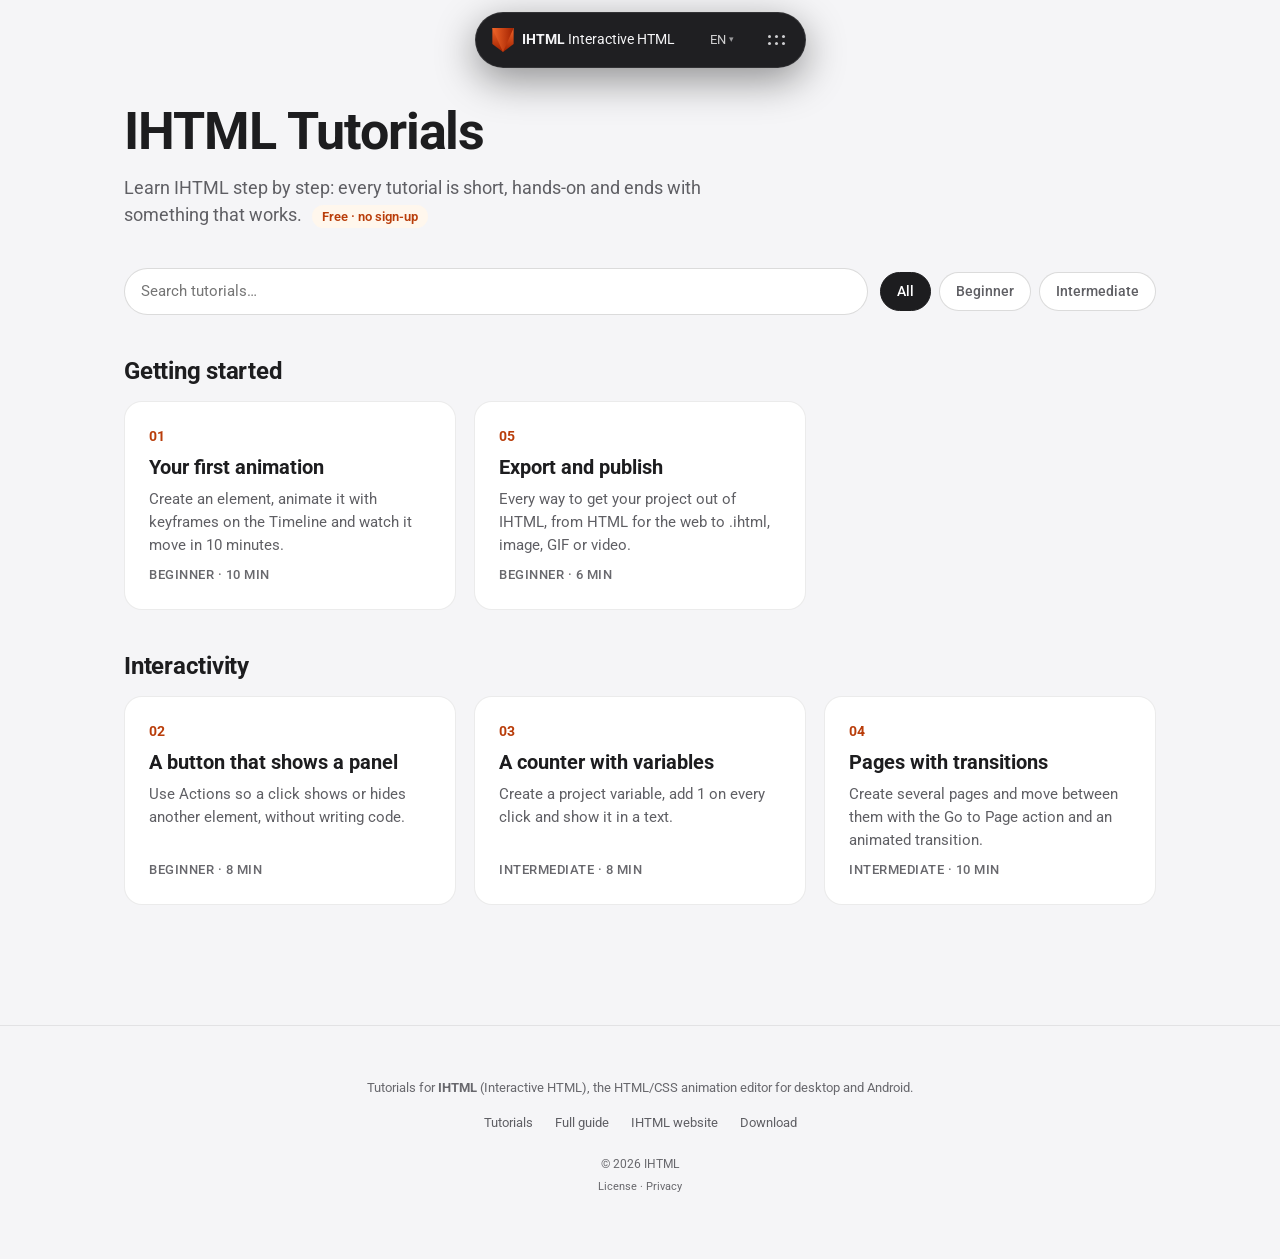
==== commit 788fbd05: "Plataforma: video por leccion, buscador, filtro por nivel y temas Co-Authored-By: Claude Opus 5.5 <n" ====
--- a/en/index.html
+++ b/en/index.html
@@ -105,39 +105,56 @@
     <div class="wrap">
       <main id="contenido" class="tutoriales">
         <h1>IHTML Tutorials</h1>
-        <p class="intro">Learn IHTML step by step: every tutorial is short, hands-on and ends with something that works.</p>
-        <div class="tuto-grid">
-        <a class="tuto-card" href="first-animation.html">
-          <span class="tuto-num">01</span>
-          <h2>Your first animation</h2>
-          <p>Create an element, animate it with keyframes on the Timeline and watch it move in 10 minutes.</p>
-          <span class="tuto-meta">Beginner · 10 min</span>
-        </a>
-        <a class="tuto-card" href="interactive-button.html">
-          <span class="tuto-num">02</span>
-          <h2>A button that shows a panel</h2>
-          <p>Use Actions so a click shows or hides another element, without writing code.</p>
-          <span class="tuto-meta">Beginner · 8 min</span>
-        </a>
-        <a class="tuto-card" href="counter.html">
-          <span class="tuto-num">03</span>
-          <h2>A counter with variables</h2>
-          <p>Create a project variable, add 1 on every click and show it in a text.</p>
-          <span class="tuto-meta">Intermediate · 8 min</span>
-        </a>
-        <a class="tuto-card" href="pages-transitions.html">
-          <span class="tuto-num">04</span>
-          <h2>Pages with transitions</h2>
-          <p>Create several pages and move between them with the Go to Page action and an animated transition.</p>
-          <span class="tuto-meta">Intermediate · 10 min</span>
-        </a>
-        <a class="tuto-card" href="export-publish.html">
-          <span class="tuto-num">05</span>
-          <h2>Export and publish</h2>
-          <p>Every way to get your project out of IHTML, from HTML for the web to .ihtml, image, GIF or video.</p>
-          <span class="tuto-meta">Beginner · 6 min</span>
-        </a>
+        <p class="intro">Learn IHTML step by step: every tutorial is short, hands-on and ends with something that works. <span class="tuto-free">Free · no sign-up</span></p>
+        <div class="tuto-tools">
+          <input type="search" class="tuto-search" placeholder="Search tutorials…" aria-label="Search tutorials…" />
+          <div class="tuto-chips" role="group">
+          <button type="button" class="tuto-chip is-activo" data-level="">All</button>
+          <button type="button" class="tuto-chip" data-level="beginner">Beginner</button>
+          <button type="button" class="tuto-chip" data-level="intermediate">Intermediate</button>
+          </div>
         </div>
+        <section class="tuto-cat">
+          <h2>Getting started</h2>
+          <div class="tuto-grid">
+          <a class="tuto-card" href="first-animation.html" data-level="beginner" data-text="your first animation create an element, animate it with keyframes on the timeline and watch it move in 10 minutes. getting started">
+            <span class="tuto-num">01</span>
+            <h3>Your first animation</h3>
+            <p>Create an element, animate it with keyframes on the Timeline and watch it move in 10 minutes.</p>
+            <span class="tuto-meta">Beginner · 10 min</span>
+          </a>
+          <a class="tuto-card" href="export-publish.html" data-level="beginner" data-text="export and publish every way to get your project out of ihtml, from html for the web to .ihtml, image, gif or video. getting started">
+            <span class="tuto-num">05</span>
+            <h3>Export and publish</h3>
+            <p>Every way to get your project out of IHTML, from HTML for the web to .ihtml, image, GIF or video.</p>
+            <span class="tuto-meta">Beginner · 6 min</span>
+          </a>
+          </div>
+        </section>
+        <section class="tuto-cat">
+          <h2>Interactivity</h2>
+          <div class="tuto-grid">
+          <a class="tuto-card" href="interactive-button.html" data-level="beginner" data-text="a button that shows a panel use actions so a click shows or hides another element, without writing code. interactivity">
+            <span class="tuto-num">02</span>
+            <h3>A button that shows a panel</h3>
+            <p>Use Actions so a click shows or hides another element, without writing code.</p>
+            <span class="tuto-meta">Beginner · 8 min</span>
+          </a>
+          <a class="tuto-card" href="counter.html" data-level="intermediate" data-text="a counter with variables create a project variable, add 1 on every click and show it in a text. interactivity">
+            <span class="tuto-num">03</span>
+            <h3>A counter with variables</h3>
+            <p>Create a project variable, add 1 on every click and show it in a text.</p>
+            <span class="tuto-meta">Intermediate · 8 min</span>
+          </a>
+          <a class="tuto-card" href="pages-transitions.html" data-level="intermediate" data-text="pages with transitions create several pages and move between them with the go to page action and an animated transition. interactivity">
+            <span class="tuto-num">04</span>
+            <h3>Pages with transitions</h3>
+            <p>Create several pages and move between them with the Go to Page action and an animated transition.</p>
+            <span class="tuto-meta">Intermediate · 10 min</span>
+          </a>
+          </div>
+        </section>
+        <p class="tuto-empty" hidden>No tutorials match your search.</p>
       </main>
     </div>
 
@@ -182,6 +199,50 @@
           ls.querySelector('.lang-switch-btn').setAttribute('aria-expanded', 'false');
         });
       });
+
+      // Video de YouTube: el reproductor solo se carga al pulsar.
+      document.querySelectorAll('.video-lite').forEach((b) => {
+        b.addEventListener('click', () => {
+          const f = document.createElement('iframe');
+          f.src = 'https://www.youtube-nocookie.com/embed/' + b.dataset.yt + '?autoplay=1&rel=0';
+          f.title = b.getAttribute('aria-label');
+          f.allow = 'autoplay; encrypted-media; picture-in-picture; fullscreen';
+          f.allowFullscreen = true;
+          b.replaceWith(f);
+        });
+      });
+
+      // Portada: buscador + filtro por nivel.
+      const search = document.querySelector('.tuto-search');
+      if (search) {
+        let level = '';
+        const apply = () => {
+          const q = search.value.trim().toLowerCase();
+          let total = 0;
+          document.querySelectorAll('.tuto-cat').forEach((sec) => {
+            let n = 0;
+            sec.querySelectorAll('.tuto-card').forEach((c) => {
+              const ok = (!level || c.dataset.level === level) && (!q || c.dataset.text.includes(q));
+              c.hidden = !ok;
+              if (ok) n++;
+            });
+            sec.hidden = n === 0;
+            total += n;
+          });
+          document.querySelector('.tuto-empty').hidden = total > 0;
+        };
+        search.addEventListener('input', apply);
+        document.querySelectorAll('.tuto-chip').forEach((chip) => {
+          chip.addEventListener('click', () => {
+            level = chip.dataset.level;
+            document.querySelectorAll('.tuto-chip').forEach((c) => {
+              c.classList.toggle('is-activo', c === chip);
+              c.setAttribute('aria-pressed', c === chip);
+            });
+            apply();
+          });
+        });
+      }
     </script>
   </body>
 </html>
--- a/assets/tutorial.css
+++ b/assets/tutorial.css
@@ -111,3 +111,175 @@
     padding: 92px 16px 80px;
   }
 }
+
+/* ---------- Plataforma: buscador, filtros, temas ---------- */
+
+[hidden] {
+  display: none !important;
+}
+
+.tuto-free {
+  display: inline-block;
+  margin-left: 6px;
+  padding: 2px 10px;
+  border-radius: 999px;
+  background: #fff7ed;
+  color: var(--accent-text);
+  font-size: 13px;
+  font-weight: 600;
+  vertical-align: middle;
+}
+
+.tuto-tools {
+  display: flex;
+  flex-wrap: wrap;
+  align-items: center;
+  gap: 12px;
+  margin: 0 0 8px;
+}
+
+.tuto-search {
+  flex: 1 1 260px;
+  min-width: 0;
+  padding: 11px 16px;
+  font: inherit;
+  font-size: 15px;
+  color: var(--ink);
+  background: var(--bg-alt);
+  border: 1px solid var(--line-strong);
+  border-radius: 999px;
+}
+
+.tuto-search:focus-visible {
+  outline: 2px solid var(--accent);
+  outline-offset: 1px;
+}
+
+.tuto-chips {
+  display: flex;
+  flex-wrap: wrap;
+  gap: 8px;
+}
+
+.tuto-chip {
+  padding: 8px 16px;
+  font: inherit;
+  font-size: 14px;
+  font-weight: 500;
+  color: var(--ink-2);
+  background: var(--bg-alt);
+  border: 1px solid var(--line-strong);
+  border-radius: 999px;
+  cursor: pointer;
+}
+
+.tuto-chip.is-activo {
+  color: #fff;
+  background: var(--ink);
+  border-color: var(--ink);
+}
+
+.tuto-cat {
+  padding: 0;
+}
+
+.tuto-cat h2 {
+  font-size: 24px;
+  letter-spacing: -0.01em;
+  margin: 44px 0 16px;
+}
+
+.tuto-card h3 {
+  font-size: 20px;
+  line-height: 1.25;
+  margin: 0;
+}
+
+.tuto-badge {
+  margin-left: 6px;
+  padding: 2px 8px;
+  border-radius: 999px;
+  background: var(--ink);
+  color: #fff;
+  font-size: 11px;
+  font-weight: 600;
+  letter-spacing: 0.02em;
+}
+
+.tuto-empty {
+  margin-top: 40px;
+  color: var(--ink-2);
+}
+
+/* ---------- Vídeo de la lección ---------- */
+
+.tuto-video {
+  margin: 28px 0 8px;
+  aspect-ratio: 16 / 9;
+  border-radius: var(--radius);
+  overflow: hidden;
+  background: #111;
+  border: 1px solid var(--line-strong);
+}
+
+.tuto-video video,
+.tuto-video iframe {
+  display: block;
+  width: 100%;
+  height: 100%;
+  border: 0;
+}
+
+.video-lite {
+  position: relative;
+  display: flex;
+  flex-direction: column;
+  align-items: center;
+  justify-content: center;
+  gap: 12px;
+  width: 100%;
+  height: 100%;
+  padding: 24px;
+  border: 0;
+  cursor: pointer;
+  color: #fff;
+  font: inherit;
+  background:
+    radial-gradient(circle at 30% 20%, rgba(249, 115, 22, 0.35), transparent 60%),
+    linear-gradient(135deg, #1d1d1f, #000);
+}
+
+.video-lite-play {
+  width: 72px;
+  height: 72px;
+  border-radius: 50%;
+  background: var(--accent);
+  position: relative;
+  transition: transform 0.15s ease;
+}
+
+.video-lite-play::after {
+  content: '';
+  position: absolute;
+  left: 29px;
+  top: 22px;
+  border-style: solid;
+  border-width: 14px 0 14px 22px;
+  border-color: transparent transparent transparent #fff;
+}
+
+.video-lite:hover .video-lite-play,
+.video-lite:focus-visible .video-lite-play {
+  transform: scale(1.08);
+}
+
+.video-lite-title {
+  font-size: clamp(18px, 3vw, 24px);
+  font-weight: 700;
+  text-align: center;
+}
+
+.video-lite-note {
+  font-size: 12.5px;
+  color: rgba(255, 255, 255, 0.65);
+}
